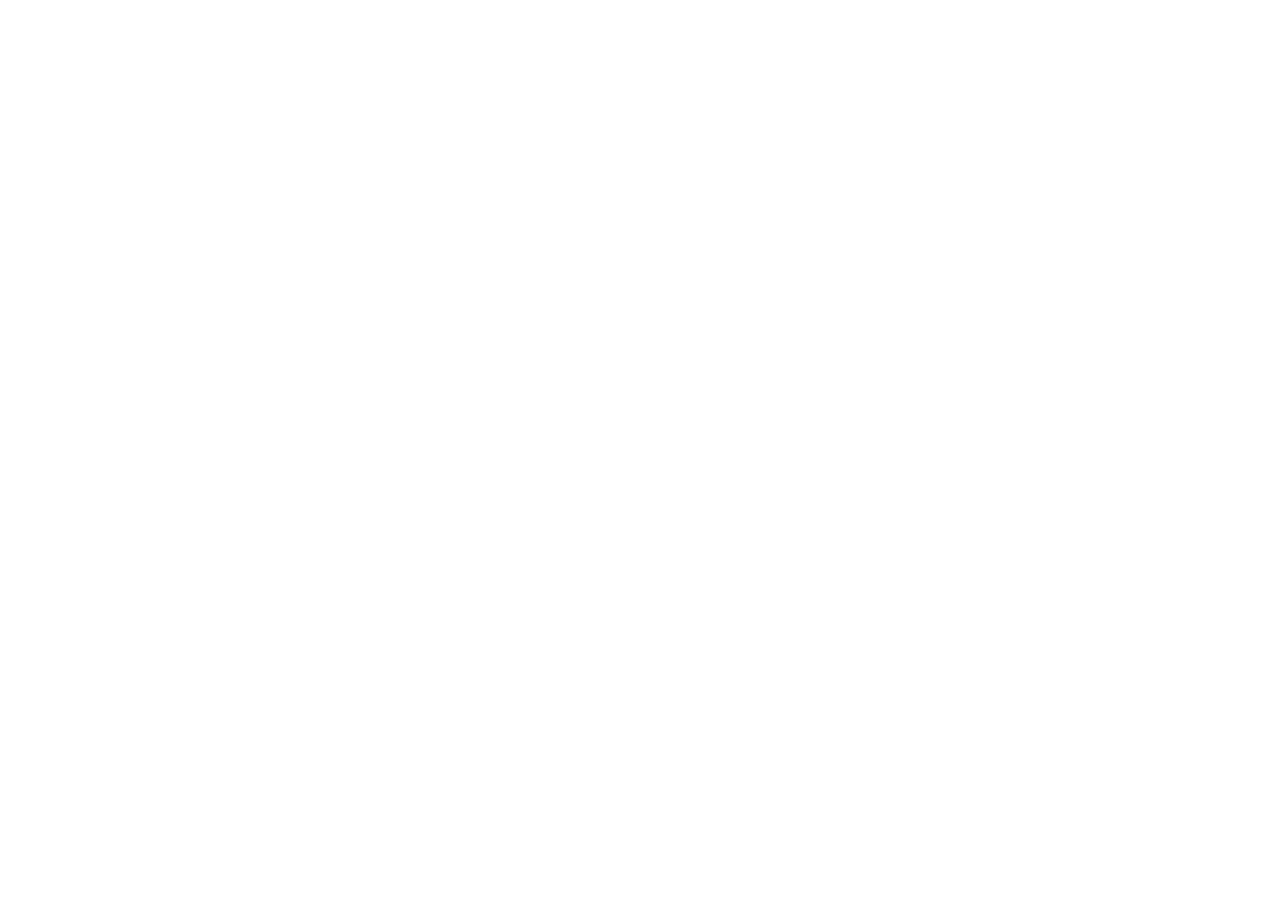
==== admin/index.html @ 39d46e00 "Add Decap CMS article admin" ====
<!doctype html>
<html lang="zh-CN">
  <head>
    <meta charset="utf-8" />
    <meta name="viewport" content="width=device-width, initial-scale=1" />
    <meta name="robots" content="noindex" />
    <title>风里有回声 | 文章后台</title>
  </head>
  <body>
    <script src="https://unpkg.com/decap-cms@^3.0.0/dist/decap-cms.js"></script>
  </body>
</html>
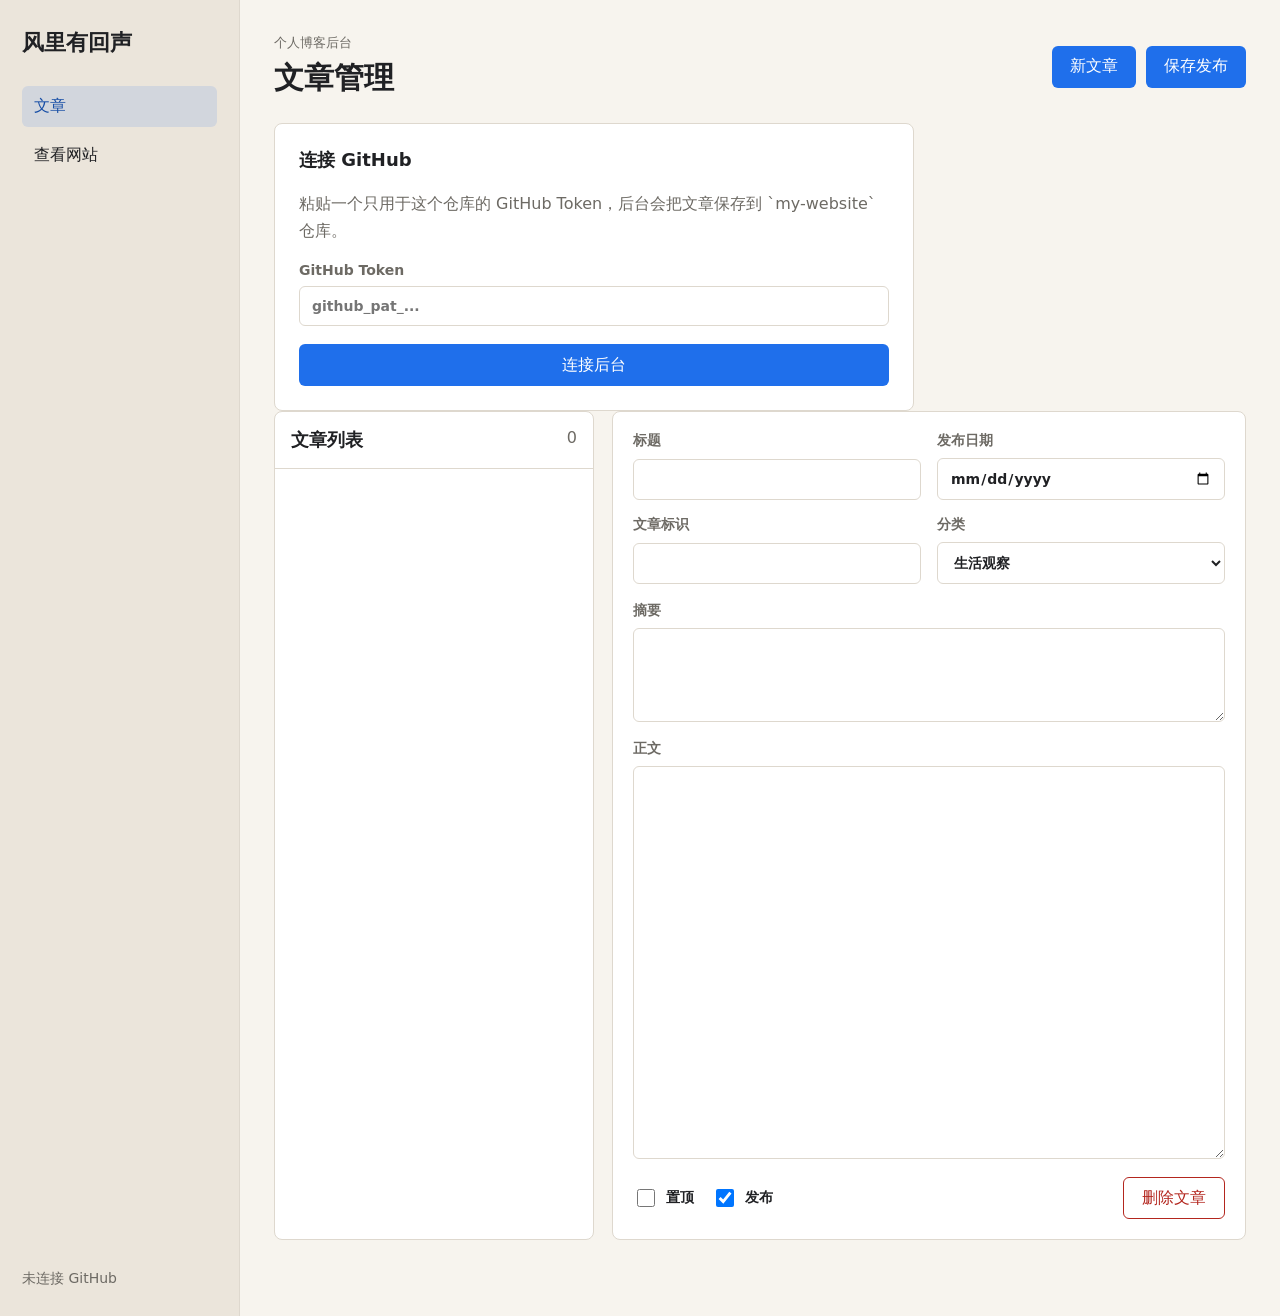
==== commit 916f686c: "Replace CMS with GitHub token admin" ====
--- a/admin/index.html
+++ b/admin/index.html
@@ -5,8 +5,99 @@
     <meta name="viewport" content="width=device-width, initial-scale=1" />
     <meta name="robots" content="noindex" />
     <title>风里有回声 | 文章后台</title>
+    <link rel="stylesheet" href="/admin/admin.css" />
   </head>
   <body>
-    <script src="https://unpkg.com/decap-cms@^3.0.0/dist/decap-cms.js"></script>
+    <main class="admin-shell">
+      <aside class="sidebar">
+        <a class="brand" href="/">风里有回声</a>
+        <nav>
+          <a class="active" href="#posts">文章</a>
+          <a href="/" target="_blank" rel="noreferrer">查看网站</a>
+        </nav>
+        <div class="account-box">
+          <span id="auth-status">未连接 GitHub</span>
+          <button id="logout-button" class="ghost-button" type="button" hidden>退出</button>
+        </div>
+      </aside>
+
+      <section class="workspace">
+        <header class="toolbar">
+          <div>
+            <p class="eyebrow">个人博客后台</p>
+            <h1>文章管理</h1>
+          </div>
+          <div class="toolbar-actions">
+            <button id="new-post-button" type="button">新文章</button>
+            <button id="save-button" type="button">保存发布</button>
+          </div>
+        </header>
+
+        <section id="login-panel" class="login-panel">
+          <h2>连接 GitHub</h2>
+          <p>粘贴一个只用于这个仓库的 GitHub Token，后台会把文章保存到 `my-website` 仓库。</p>
+          <label>
+            GitHub Token
+            <input id="token-input" type="password" autocomplete="off" placeholder="github_pat_..." />
+          </label>
+          <button id="connect-button" type="button">连接后台</button>
+        </section>
+
+        <section id="editor-panel" class="editor-panel" hidden>
+          <div class="post-list-panel">
+            <div class="panel-title">
+              <h2>文章列表</h2>
+              <span id="post-count">0</span>
+            </div>
+            <div id="post-list" class="post-list"></div>
+          </div>
+
+          <form id="post-form" class="post-form">
+            <div class="field-grid">
+              <label>
+                标题
+                <input id="title-input" name="title" required />
+              </label>
+              <label>
+                发布日期
+                <input id="date-input" name="date" type="date" required />
+              </label>
+              <label>
+                文章标识
+                <input id="slug-input" name="slug" required />
+              </label>
+              <label>
+                分类
+                <select id="category-input" name="category">
+                  <option>生活观察</option>
+                  <option>数字工具</option>
+                  <option>建站记录</option>
+                  <option>长期思考</option>
+                </select>
+              </label>
+            </div>
+
+            <label>
+              摘要
+              <textarea id="summary-input" name="summary" rows="3"></textarea>
+            </label>
+
+            <label>
+              正文
+              <textarea id="body-input" name="body" rows="16"></textarea>
+            </label>
+
+            <div class="switch-row">
+              <label><input id="featured-input" type="checkbox" /> 置顶</label>
+              <label><input id="published-input" type="checkbox" checked /> 发布</label>
+              <button id="delete-button" class="danger-button" type="button">删除文章</button>
+            </div>
+          </form>
+        </section>
+
+        <p id="message" class="message" role="status"></p>
+      </section>
+    </main>
+    <script src="/admin/admin.js"></script>
   </body>
 </html>
--- a/admin/admin.css
+++ b/admin/admin.css
@@ -0,0 +1,324 @@
+:root {
+  color-scheme: light;
+  --ink: #202124;
+  --muted: #6d6a64;
+  --line: #ded8ce;
+  --paper: #f7f4ee;
+  --panel: #ffffff;
+  --accent: #1f6feb;
+  --accent-dark: #174ea6;
+  --danger: #b3261e;
+}
+
+* {
+  box-sizing: border-box;
+}
+
+body {
+  margin: 0;
+  min-height: 100vh;
+  background: var(--paper);
+  color: var(--ink);
+  font-family:
+    Inter, ui-sans-serif, system-ui, -apple-system, BlinkMacSystemFont, "Segoe UI",
+    "PingFang SC", "Microsoft YaHei", sans-serif;
+}
+
+button,
+input,
+select,
+textarea {
+  font: inherit;
+}
+
+button {
+  min-height: 42px;
+  border: 0;
+  border-radius: 6px;
+  background: var(--accent);
+  color: #fff;
+  padding: 0 18px;
+  cursor: pointer;
+}
+
+button:hover {
+  background: var(--accent-dark);
+}
+
+button:disabled {
+  cursor: wait;
+  opacity: 0.65;
+}
+
+.admin-shell {
+  display: grid;
+  grid-template-columns: 240px minmax(0, 1fr);
+  min-height: 100vh;
+}
+
+.sidebar {
+  display: flex;
+  flex-direction: column;
+  gap: 28px;
+  border-right: 1px solid var(--line);
+  background: #ebe5db;
+  padding: 28px 22px;
+}
+
+.brand {
+  color: var(--ink);
+  font-size: 22px;
+  font-weight: 800;
+  text-decoration: none;
+}
+
+nav {
+  display: grid;
+  gap: 8px;
+}
+
+nav a {
+  border-radius: 6px;
+  color: var(--ink);
+  padding: 10px 12px;
+  text-decoration: none;
+}
+
+nav a.active,
+nav a:hover {
+  background: rgba(31, 111, 235, 0.12);
+  color: var(--accent-dark);
+}
+
+.account-box {
+  margin-top: auto;
+  display: grid;
+  gap: 12px;
+  color: var(--muted);
+  font-size: 14px;
+}
+
+.ghost-button {
+  border: 1px solid var(--line);
+  background: transparent;
+  color: var(--ink);
+}
+
+.ghost-button:hover {
+  background: #fff;
+  color: var(--ink);
+}
+
+.workspace {
+  min-width: 0;
+  padding: 34px;
+}
+
+.toolbar {
+  display: flex;
+  align-items: center;
+  justify-content: space-between;
+  gap: 18px;
+  margin-bottom: 24px;
+}
+
+.eyebrow {
+  margin: 0 0 6px;
+  color: var(--muted);
+  font-size: 13px;
+}
+
+h1,
+h2 {
+  margin: 0;
+}
+
+h1 {
+  font-size: 30px;
+}
+
+h2 {
+  font-size: 18px;
+}
+
+.toolbar-actions {
+  display: flex;
+  gap: 10px;
+}
+
+.login-panel,
+.post-list-panel,
+.post-form {
+  border: 1px solid var(--line);
+  border-radius: 8px;
+  background: var(--panel);
+}
+
+.login-panel {
+  max-width: 640px;
+  display: grid;
+  gap: 18px;
+  padding: 24px;
+}
+
+.login-panel p {
+  margin: 0;
+  color: var(--muted);
+  line-height: 1.7;
+}
+
+label {
+  display: grid;
+  gap: 8px;
+  color: var(--muted);
+  font-size: 14px;
+  font-weight: 650;
+}
+
+input,
+select,
+textarea {
+  width: 100%;
+  border: 1px solid var(--line);
+  border-radius: 6px;
+  background: #fff;
+  color: var(--ink);
+  padding: 11px 12px;
+}
+
+textarea {
+  resize: vertical;
+  line-height: 1.65;
+}
+
+.editor-panel {
+  display: grid;
+  grid-template-columns: minmax(220px, 320px) minmax(0, 1fr);
+  gap: 18px;
+}
+
+.post-list-panel {
+  overflow: hidden;
+}
+
+.panel-title {
+  display: flex;
+  justify-content: space-between;
+  border-bottom: 1px solid var(--line);
+  padding: 16px;
+}
+
+.panel-title span {
+  color: var(--muted);
+}
+
+.post-list {
+  display: grid;
+  max-height: calc(100vh - 170px);
+  overflow: auto;
+}
+
+.post-item {
+  border: 0;
+  border-bottom: 1px solid var(--line);
+  border-radius: 0;
+  background: transparent;
+  color: var(--ink);
+  text-align: left;
+  padding: 14px 16px;
+}
+
+.post-item:hover,
+.post-item.active {
+  background: #f0f6ff;
+  color: var(--ink);
+}
+
+.post-item strong {
+  display: block;
+  margin-bottom: 5px;
+}
+
+.post-item span {
+  color: var(--muted);
+  font-size: 13px;
+}
+
+.post-form {
+  display: grid;
+  gap: 18px;
+  padding: 20px;
+}
+
+.field-grid {
+  display: grid;
+  grid-template-columns: repeat(2, minmax(0, 1fr));
+  gap: 16px;
+}
+
+.switch-row {
+  display: flex;
+  align-items: center;
+  gap: 18px;
+  flex-wrap: wrap;
+}
+
+.switch-row label {
+  display: flex;
+  align-items: center;
+  gap: 8px;
+  color: var(--ink);
+}
+
+.switch-row input {
+  width: 18px;
+  height: 18px;
+}
+
+.danger-button {
+  margin-left: auto;
+  background: transparent;
+  border: 1px solid var(--danger);
+  color: var(--danger);
+}
+
+.danger-button:hover {
+  background: var(--danger);
+  color: #fff;
+}
+
+.message {
+  min-height: 24px;
+  margin: 18px 0 0;
+  color: var(--accent-dark);
+}
+
+@media (max-width: 820px) {
+  .admin-shell,
+  .editor-panel {
+    grid-template-columns: 1fr;
+  }
+
+  .sidebar {
+    border-right: 0;
+    border-bottom: 1px solid var(--line);
+  }
+
+  .workspace {
+    padding: 22px;
+  }
+
+  .toolbar {
+    align-items: stretch;
+    flex-direction: column;
+  }
+
+  .toolbar-actions,
+  .field-grid {
+    grid-template-columns: 1fr;
+  }
+
+  .toolbar-actions {
+    display: grid;
+  }
+}
